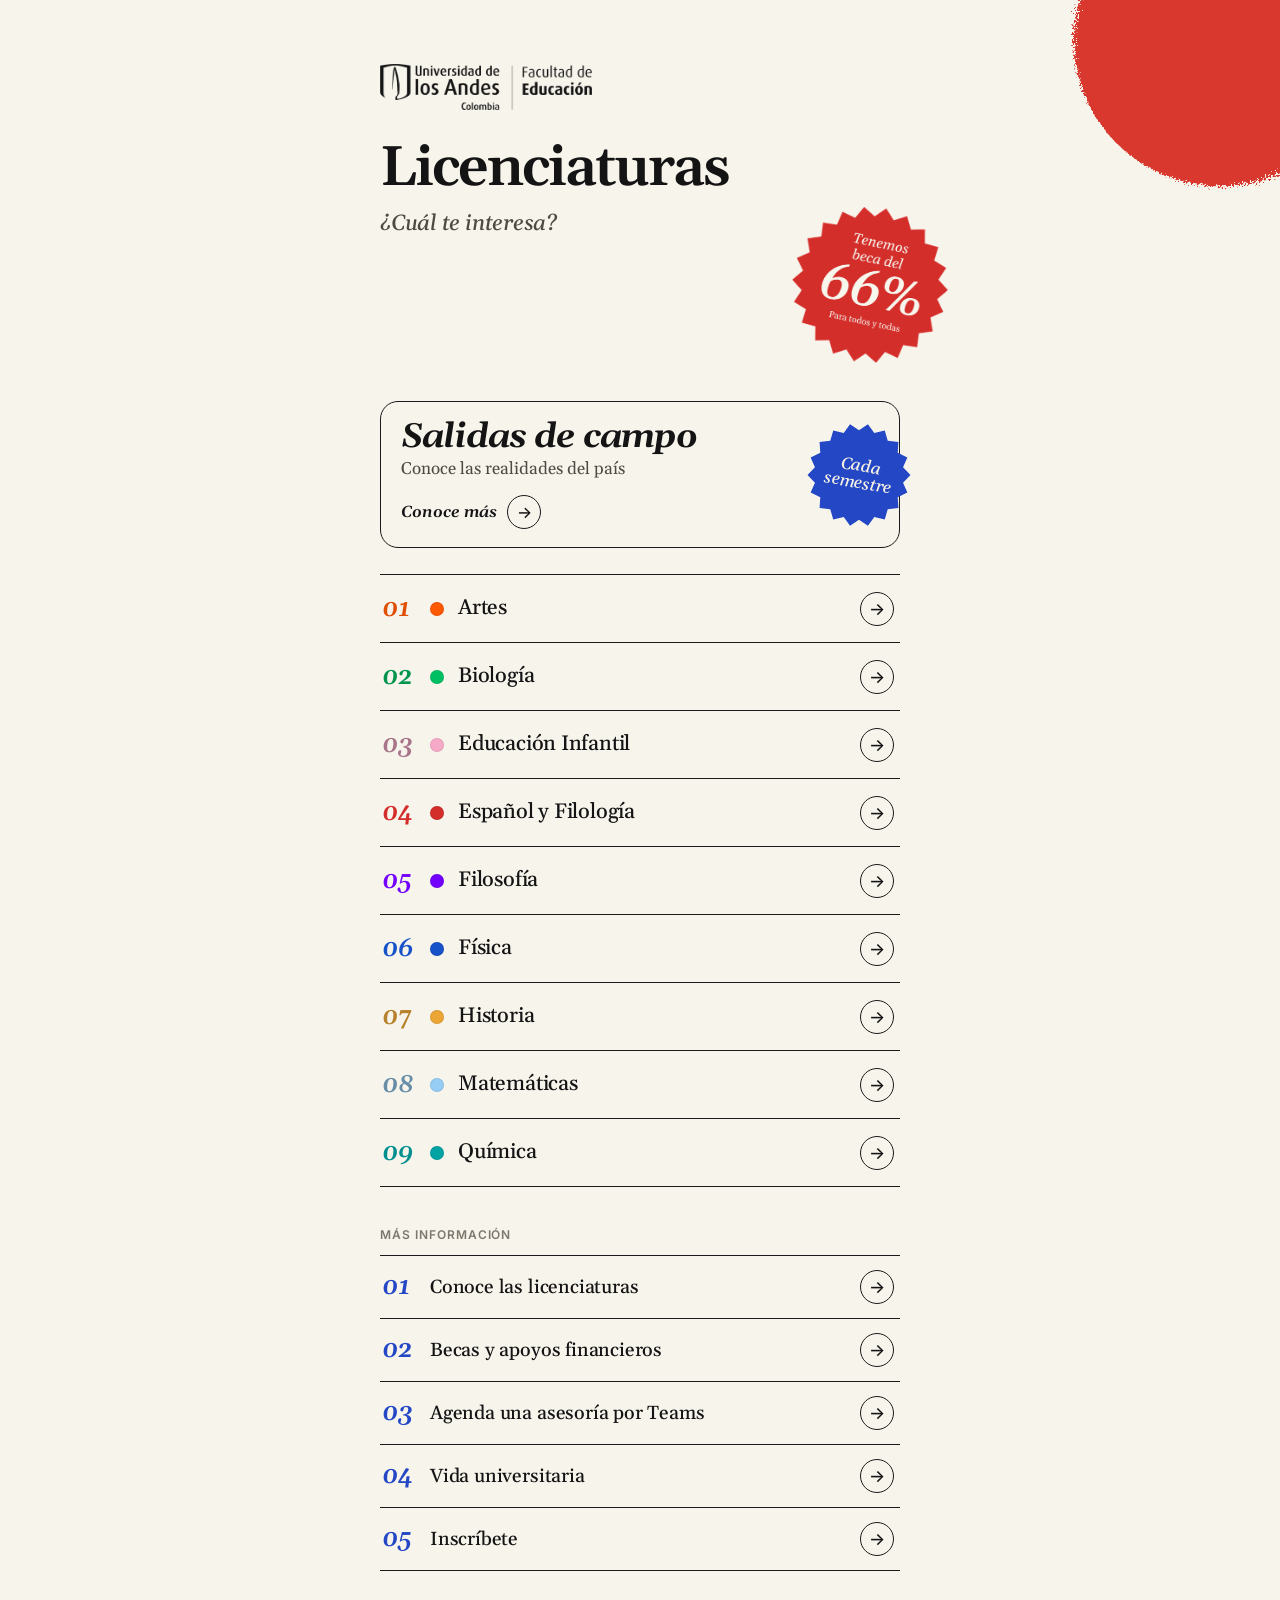
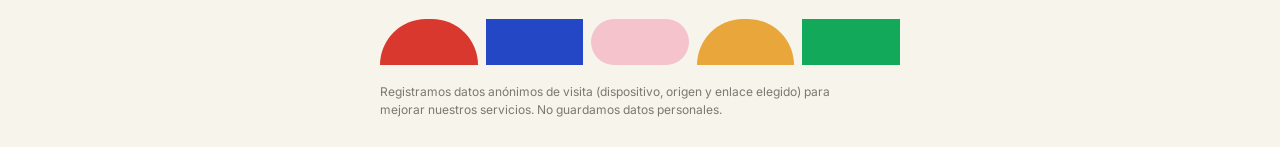
==== index.html @ b1f02742 "«Cada semestre» como estampilla inclinada en el bloque de Salidas de campo Co-Authored-By: Claude Op" ====
<!doctype html>
<html lang="es">
<head>
  <meta charset="utf-8">
  <meta name="viewport" content="width=device-width, initial-scale=1">
  <meta name="robots" content="noindex">
  <title>Enlaces</title>
  <meta name="color-scheme" content="light only">
  <meta name="theme-color" content="#f7f4ec">
  <link rel="preconnect" href="https://fonts.googleapis.com">
  <link rel="preconnect" href="https://fonts.gstatic.com" crossorigin>
  <link rel="stylesheet" href="https://fonts.googleapis.com/css2?family=Gelasio:ital,wght@0,400..700;1,400..700&family=Inter:wght@400;500;600&display=swap">
  <link rel="stylesheet" href="assets/hub.css?v=20261026d">
  <script src="config.js?v=20261021a"></script>
  <script>
    // ?preview=1 → vista previa dentro del editor: no registra visitas ni abre enlaces
    window.QRHUB_PREVIEW = /[?&]preview=1\b/.test(location.search);
  </script>
</head>
<body>
  <div class="blob-wrap" aria-hidden="true">
  <svg class="blob" viewBox="0 0 200 200">
    <defs>
      <filter id="crayon"><feTurbulence type="fractalNoise" baseFrequency=".9" numOctaves="2"/><feDisplacementMap in="SourceGraphic" scale="9"/></filter>
    </defs>
    <circle cx="100" cy="100" r="86" filter="url(#crayon)"/>
  </svg>
  </div>
  <main class="hub">
    <header class="hub-head">
      <img class="brand" src="assets/logo-uniandes-educacion.png" width="1000" height="217" alt="Universidad de los Andes · Facultad de Educación">
      <div class="avatar" id="avatar" aria-hidden="true"></div>
      <p class="eyebrow" id="eyebrow"></p>
      <h1 id="title"></h1>
      <a class="seal" id="seal" target="_blank" rel="noopener" hidden>
        <img class="seal-img" id="sealImg" alt="" hidden>
        <svg viewBox="0 0 200 200" aria-hidden="true"><polygon id="sealShape"/></svg>
        <span class="seal-text">
          <span class="seal-l1" id="sealL1"></span>
          <span class="seal-big" id="sealBig"></span>
          <span class="seal-l2" id="sealL2"></span>
        </span>
      </a>
      <p class="subtitle" id="subtitle"></p>
    </header>

    <!-- bloque destacado: salidas de campo -->
    <a class="feature" id="feature" hidden>
      <!-- estampilla, en la línea del sello del 66% -->
      <span class="feature-stamp" id="featStamp" aria-hidden="true">
        <svg viewBox="0 0 200 200"><polygon id="stampShape"/></svg>
        <span id="featEyebrow"></span>
      </span>
      <span class="feature-text">
        <span class="feature-title" id="featTitle"></span>
        <span class="feature-sub" id="featText"></span>
        <span class="feature-more">Conoce más <span class="feature-arrow" aria-hidden="true">→</span></span>
      </span>
    </a>

    <nav class="links" id="links" aria-label="Enlaces"></nav>

    <section class="more" id="more" hidden>
      <p class="eyebrow">Más información</p>
      <nav class="links" id="moreLinks" aria-label="Más información"></nav>
    </section>

    <p class="redirect" id="redirect" hidden></p>
    <p class="facts" id="facts" hidden></p>

    <footer class="hub-foot">
      <div class="shapes" aria-hidden="true"><i class="s1"></i><i class="s2"></i><i class="s3"></i><i class="s4"></i><i class="s5"></i></div>
      <p id="privacy"></p>
    </footer>
  </main>

  <!-- visor para abrir el pensum dentro de la misma página -->
  <div class="viewer" id="viewer" role="dialog" aria-modal="true" aria-labelledby="viewerTitle" hidden>
    <div class="viewer-bar">
      <div class="viewer-head">
        <p class="eyebrow" id="viewerEyebrow"></p>
        <h2 id="viewerTitle"></h2>
      </div>
      <a class="viewer-ext" id="viewerOpen" target="_blank" rel="noopener">Abrir ↗</a>
      <button class="viewer-close" id="viewerClose" type="button" aria-label="Cerrar">✕</button>
    </div>
    <iframe class="viewer-frame" id="viewerFrame" title="Pensum" allow="fullscreen" allowfullscreen></iframe>
  </div>

  <script src="assets/nodes.js?v=20261020f"></script>
  <script src="assets/tracker.js?v=20261020f"></script>
  <script>
    /* Respaldo fijo: si config.js se borra o queda con un error al editarlo,
       la página no queda en blanco y los QR impresos siguen llevando a algún lugar. */
    var FALLBACK = { title: "Facultad de Educación", label: "Ir al sitio de la Facultad", url: "https://educacion.uniandes.edu.co" };

    (function () {
      var nav = document.getElementById("links");
      var more = document.getElementById("more"), moreNav = document.getElementById("moreLinks");
      var N = window.QRNodes;
      var URL_OK = /^(https?:|mailto:|tel:)|^(?!\/)[\w.\/-]+\.html?(\?[^\s#]*)?(#[\w-]*)?$/i;

      function el(tag, cls, text) { var n = document.createElement(tag); if (cls) n.className = cls; if (text != null) n.textContent = text; return n; }

      function button(l, href) {
        var a = el("a", "link");
        a.href = href || l.url;
        // enlaces externos: pestaña nueva, para que el nodo siga abierto
        if (!href) { a.target = "_blank"; a.rel = "noopener"; }
        if (l.dot) { var d = el("span", "dot"); d.style.background = l.dot; d.setAttribute("aria-hidden", "true"); a.appendChild(d); }
        if (l.icon) { var i = el("span", "icon", l.icon); i.setAttribute("aria-hidden", "true"); a.appendChild(i); }
        a.appendChild(el("span", "label", l.label || l.url));
        var ar = el("span", "arrow", "→"); ar.setAttribute("aria-hidden", "true");
        a.appendChild(ar);
        if (l.ink) a.style.setProperty("--n", l.ink);
        return a;
      }

      function setColors(brand) {
        var root = document.documentElement.style;
        root.setProperty("--lic", brand);
        root.setProperty("--lic-ink", N ? N.ink(brand, 3) : brand);
      }

      // misma página con otra licenciatura, conservando ?src, ?to y la campaña
      function hrefFor(programId) {
        var q = new URLSearchParams(location.search);
        q.set("lic", programId);
        q.delete("preview");
        return location.pathname + "?" + q.toString();
      }

      function render(C, lic) {
        var broken = !C || !Array.isArray(C.links);
        if (broken) C = { title: FALLBACK.title, links: [] };
        var programs = C.programs || [];
        var program = N && lic ? N.program(C, lic) : null;
        var chooser = !broken && !program && programs.length > 0;

        setColors(program && program.color ? program.color : (C.accent || "#2347c5"));
        document.getElementById("privacy").textContent = C.privacyNote || "";

        var av = document.getElementById("avatar");
        av.textContent = "";
        av.hidden = !C.avatar;   // sin logo, el título lleva todo el peso, como en el afiche
        if (C.avatar) { var img = el("img"); img.src = C.avatar; img.alt = ""; av.appendChild(img); }

        var h1 = document.getElementById("title"), eb = document.getElementById("eyebrow"), sub = document.getElementById("subtitle");
        h1.textContent = "";
        if (program) {
          // como la portada del folleto: «Licenciatura» + «en Artes» en el color de la licenciatura
          h1.appendChild(document.createTextNode("Licenciatura "));
          h1.appendChild(el("em", null, "en " + program.name));
          eb.textContent = C.title || "";
          sub.textContent = program.tagline || C.subtitle || "";
          sub.classList.toggle("tagline", !!program.tagline);
          document.title = "Licenciatura en " + program.name;
        } else if (chooser) {
          h1.appendChild(document.createTextNode("Licenciaturas"));
          eb.textContent = C.title || "";
          sub.textContent = "¿Cuál te interesa?";
          document.title = C.title || "Licenciaturas";
        } else {
          h1.textContent = C.title || "";
          eb.textContent = "";
          sub.textContent = broken ? "" : (C.subtitle || "");
          document.title = C.title || "Enlaces";
        }
        eb.hidden = true;   // el logo de la Universidad y la Facultad ya lo dice
        if (!program) sub.classList.remove("tagline");
        renderSeal(C.badge);
        renderFeature(C.fieldTrips);

        var facts = document.getElementById("facts");
        var f = program ? [program.semesters && program.semesters + " semestres", program.credits && program.credits + " créditos", program.snies && "SNIES " + program.snies].filter(Boolean) : [];
        facts.textContent = f.join(" · ");
        facts.hidden = !f.length;

        nav.textContent = "";
        moreNav.textContent = "";
        var shown = 0;
        current = program;
        if (chooser) {
          programs.forEach(function (p) {
            var a = button({ label: p.name, dot: p.color, ink: N ? N.ink(p.color || "#2347c5", 3) : p.color }, hrefFor(p.id));
            a.addEventListener("click", function (e) {
              if (window.QRHUB_PREVIEW) { e.preventDefault(); render(C, p.id); }
            });
            nav.appendChild(a); shown++;
          });
          // debajo del selector: los enlaces que no dependen de la licenciatura (cita por Teams, becas…)
          addLinks(moreNav, linkList(C, null));
          more.hidden = !moreNav.children.length;
        } else {
          shown = addLinks(nav, linkList(C, program));
          more.hidden = true;
        }
        if (!shown) nav.appendChild(button(FALLBACK));
      }

      // ---------- salidas de campo (bloque destacado → salidas.html) ----------
      (function () {   // forma de la estampilla: roseta de 18 puntas suaves
        var pts = [], n = 18;
        for (var i = 0; i < n * 2; i++) {
          var r = i % 2 ? 86 : 99, ang = Math.PI * i / n - Math.PI / 2;
          pts.push((100 + r * Math.cos(ang)).toFixed(1) + "," + (100 + r * Math.sin(ang)).toFixed(1));
        }
        document.getElementById("stampShape").setAttribute("points", pts.join(" "));
      })();
      function renderFeature(f) {
        var a = document.getElementById("feature");
        var ok = !!(f && f.show !== false && f.title && URL_OK.test(f.url || ""));
        a.hidden = !ok;
        if (!ok) return;
        var q = new URLSearchParams(location.search), keep = new URLSearchParams();
        ["lic", "src", "utm_campaign"].forEach(function (k) { if (q.get(k)) keep.set(k, q.get(k)); });
        a.href = f.url + (keep.toString() ? (f.url.indexOf("?") < 0 ? "?" : "&") + keep.toString() : "");
        document.getElementById("featEyebrow").textContent = f.eyebrow || "";
        document.getElementById("featStamp").hidden = !f.eyebrow;
        a.classList.toggle("has-stamp", !!f.eyebrow);
        a.setAttribute("aria-label", [f.eyebrow, f.title, f.text].filter(Boolean).join(". "));
        document.getElementById("featTitle").textContent = f.title;
        document.getElementById("featText").textContent = f.text || "";

        a.onclick = function (e) {
          if (window.QRHUB_PREVIEW) { e.preventDefault(); return; }
          if (window.QRHub) QRHub.trackClick({ id: "salidas-campo", label: f.title, url: f.url });
        };
      }

      // ---------- sello de la beca (como el de los folletos) ----------
      (function () {
        // 24 picos marcados, como el sello de los folletos
        var pts = [], n = 24;
        for (var i = 0; i < n * 2; i++) {
          var r = i % 2 ? 82 : 99, a = Math.PI * i / n - Math.PI / 2 + 0.07;
          pts.push((100 + r * Math.cos(a)).toFixed(1) + "," + (100 + r * Math.sin(a)).toFixed(1));
        }
        document.getElementById("sealShape").setAttribute("points", pts.join(" "));
      })();
      function renderSeal(b) {
        var seal = document.getElementById("seal");
        var ok = b && b.show !== false && (b.big || b.line1) && URL_OK.test(b.url || "");
        seal.hidden = !ok;
        if (!ok) return;
        seal.href = b.url;
        // si hay imagen del sello (la del diseño), se usa tal cual; si no, se dibuja con texto
        var img = document.getElementById("sealImg");
        seal.classList.toggle("has-img", !!b.image);
        img.hidden = !b.image;
        if (b.image) img.src = b.image;
        document.getElementById("sealL1").textContent = b.line1 || "";
        document.getElementById("sealBig").textContent = b.big || "";
        document.getElementById("sealL2").textContent = b.line2 || "";
        seal.setAttribute("aria-label", b.label || [b.line1, b.big, b.line2].join(" "));
        seal.onclick = function (e) {
          if (window.QRHUB_PREVIEW) { e.preventDefault(); return; }
          if (window.QRHub) QRHub.trackClick({ id: "sello-beca", label: b.label || "Sello beca", url: b.url });
        };
      }

      function linkList(C, program) {
        return N ? N.linksFor(C, program) : C.links.filter(function (l) { return l && !l.hidden && URL_OK.test(l.url || ""); });
      }

      function addLinks(container, list) {
        list.forEach(function (l) {
          var a = button(l);
          // click izquierdo, medio (auxclick) y teclado registran la salida
          a.addEventListener("click", function (e) {
            if (window.QRHUB_PREVIEW) { e.preventDefault(); return; }
            if (window.QRHub) QRHub.trackClick(l);
            if (l.embed && !(e.metaKey || e.ctrlKey || e.shiftKey)) { e.preventDefault(); openViewer(l); }
          });
          a.addEventListener("auxclick", function (e) { if (e.button === 1 && window.QRHub && !window.QRHUB_PREVIEW) QRHub.trackClick(l); });
          container.appendChild(a);
        });
        return list.length;
      }

      // ---------- visor del pensum ----------
      var viewer = document.getElementById("viewer"), frame = document.getElementById("viewerFrame"), current = null;
      function openViewer(l) {
        document.getElementById("viewerEyebrow").textContent = current ? "Licenciatura en " + current.name : "";
        document.getElementById("viewerTitle").textContent = l.label || "";
        document.getElementById("viewerOpen").href = l.url;
        frame.title = l.label || "Contenido";
        if (frame.src !== l.url) frame.src = l.url;
        viewer.hidden = false;
        document.body.classList.add("viewer-open");
        document.getElementById("viewerClose").focus();
        // el botón «atrás» del celular cierra el visor en vez de salir de la página
        if (!history.state || !history.state.viewer) history.pushState({ viewer: 1 }, "");
      }
      function closeViewer(fromHistory) {
        if (viewer.hidden) return;
        viewer.hidden = true;
        document.body.classList.remove("viewer-open");
        if (!fromHistory && history.state && history.state.viewer) history.back();
      }
      document.getElementById("viewerClose").addEventListener("click", function () { closeViewer(false); });
      document.addEventListener("keydown", function (e) { if (e.key === "Escape") closeViewer(false); });
      window.addEventListener("popstate", function () { closeViewer(true); });

      var lic = new URLSearchParams(location.search).get("lic") || "";
      render(window.HUB_CONFIG, lic);

      if (window.QRHUB_PREVIEW) {
        // el editor envía el borrador (y la licenciatura a mostrar) para verlo en vivo
        window.addEventListener("message", function (e) {
          if (e.origin === location.origin && e.data && e.data.type === "qrhub-config") render(e.data.config, e.data.lic || "");
        });
        if (window.parent !== window) window.parent.postMessage({ type: "qrhub-preview-ready" }, location.origin);
        return;
      }

      if (window.QRHub) QRHub.start(function (direct) {
        if (direct.embed) { openViewer(direct); return; }   // QR directo al pensum: se abre dentro de la página
        nav.hidden = true;
        var r = document.getElementById("redirect");
        r.hidden = false;
        r.textContent = "Redirigiendo a " + (direct.label || "tu destino") + "…";
      });
    })();
  </script>
</body>
</html>
---- assets/hub.css ----
/* Página pública con el estilo de las piezas impresas de la Facultad:
   papel crema, serif itálica, reglas finas, números azules y una mancha roja de crayón.
   Solo modo claro, igual que el material impreso. */
:root {
  color-scheme: light;
  --accent: #2347c5;
  --lic: #2347c5;        /* color de la licenciatura (lo pone la página) */
  --lic-ink: #2347c5;    /* versión legible del mismo color sobre el papel */
  --paper: #f7f4ec;
  --ink: #141414;
  --ink-2: #4d4a43;
  --ink-3: #7d786d;
  --rule: #1a1a1a;
  --red: #d8382d;
  --blue: #2347c5;
  --green: #12a95a;
  --yellow: #e9a63a;
  --pink: #f4c3cb;
  --serif: "Gelasio", Georgia, "Times New Roman", serif;
  --sans: "Inter", system-ui, -apple-system, "Segoe UI", Roboto, sans-serif;
}

* { box-sizing: border-box; }
[hidden] { display: none !important; }
html, body { margin: 0; }
html { background: var(--paper); }
body {
  background: var(--paper);
  color: var(--ink);
  font: 16px/1.45 var(--sans);
  min-height: 100vh;
  overflow-x: hidden;
  -webkit-font-smoothing: antialiased;
}

/* mancha roja de crayón, como en los afiches */
.blob-wrap { position: absolute; top: 0; left: 0; right: 0; height: 280px; overflow: hidden; pointer-events: none; z-index: 0; }
.blob {
  position: absolute; top: -95px; right: -85px; width: 200px; height: 200px;
  fill: var(--red); pointer-events: none; z-index: 0;
}
@media (min-width: 700px) { .blob { width: 340px; height: 340px; top: -130px; right: -110px; } .hub { padding-top: 80px; } }

.hub {
  position: relative; z-index: 1;
  max-width: 560px;
  margin: 0 auto;
  padding: 64px 20px 28px;
  display: flex;
  flex-direction: column;
  min-height: 100vh;
}

/* ---------- encabezado ---------- */
.hub-head { margin-bottom: 32px; }
.avatar {
  width: 76px; height: 76px; margin-bottom: 22px;
  border-radius: 50%; overflow: hidden; background: #fff;
  box-shadow: 0 0 0 1px rgba(20, 20, 20, .08);
}
.avatar img { width: 100%; height: 100%; object-fit: cover; display: block; }
.eyebrow {
  margin: 0 0 10px; font: 600 12px/1.3 var(--sans); letter-spacing: .08em; text-transform: uppercase; color: var(--ink-3);
}
.hub-head h1 em { display: block; font-style: italic; color: var(--lic-ink); }
.hub-head h1 {
  font-family: var(--serif); font-weight: 600;
  font-size: clamp(38px, 11vw, 56px); line-height: .98; letter-spacing: -.035em;
  margin: 0 0 14px; text-wrap: balance;
}
.hub-head .subtitle {
  margin: 0; font-family: var(--serif); font-style: italic; font-weight: 500;
  font-size: 22px; line-height: 1.2; color: var(--ink-2); letter-spacing: -.01em;
}

/* ---------- lista de enlaces (como el listado numerado del afiche) ---------- */
.links { display: flex; flex-direction: column; border-top: 1.5px solid var(--rule); counter-reset: n; }
.link {
  position: relative;
  display: flex; align-items: center; gap: 14px;
  min-height: 68px; padding: 14px 6px 14px 2px;
  border-bottom: 1.5px solid var(--rule);
  color: var(--ink); text-decoration: none;
  font-family: var(--serif); font-size: 21px; font-weight: 500; line-height: 1.2; letter-spacing: -.01em;
  transition: background-color .15s ease, padding .15s ease;
  -webkit-tap-highlight-color: transparent;
}
.link::before {
  counter-increment: n; content: counter(n, decimal-leading-zero);
  font-family: var(--serif); font-style: italic; font-weight: 600; font-size: 24px;
  color: var(--n, var(--lic-ink)); min-width: 34px;
}
.link .icon { font-size: 20px; line-height: 1; }
.link .label { flex: 1; min-width: 0; }
.link .arrow {
  flex: none; width: 34px; height: 34px; border-radius: 50%; display: grid; place-items: center;
  font-family: var(--sans); font-size: 17px; color: var(--ink);
  border: 1.5px solid var(--rule); transition: background-color .15s ease, color .15s ease, transform .15s ease;
}
.link:hover, .link:focus-visible { background: color-mix(in srgb, var(--lic) 16%, transparent); padding-left: 10px; outline: none; }
.link:hover .arrow, .link:focus-visible .arrow { background: var(--n, var(--lic-ink)); border-color: var(--n, var(--lic-ink)); color: #fff; transform: translateX(2px); }
.link:focus-visible { box-shadow: inset 0 0 0 2px var(--lic-ink); }
.link:active { background: color-mix(in srgb, var(--lic) 28%, transparent); }
.link .dot { width: 14px; height: 14px; border-radius: 50%; flex: none; box-shadow: inset 0 0 0 1px rgba(0, 0, 0, .08); }
.facts { margin: 16px 0 0; font: italic 600 17px var(--serif); color: var(--lic-ink); letter-spacing: -.005em; }

.redirect {
  font-family: var(--serif); font-style: italic; font-size: 22px; color: var(--ink-2);
  border-top: 1.5px solid var(--rule); border-bottom: 1.5px solid var(--rule); padding: 20px 2px; margin: 0;
}

/* ---------- formas de color (las ilustraciones del folleto) ---------- */
.shapes { display: flex; gap: 8px; margin: 0 0 18px; height: 46px; }
.shapes i { flex: 1; display: block; }
.shapes .s1 { background: var(--red); border-radius: 999px 999px 0 0; }
.shapes .s2 { background: var(--blue); }
.shapes .s3 { background: var(--pink); border-radius: 999px; }
.shapes .s4 { background: var(--yellow); border-radius: 999px 999px 0 0; }
.shapes .s5 { background: var(--green); border-radius: 0 0 0 0; }

.hub-foot { margin-top: auto; padding-top: 48px; }
.hub-foot p { font-size: 12px; line-height: 1.5; color: var(--ink-3); margin: 0; max-width: 460px; }

/* ---------- más información (página principal) ---------- */
.more { margin-top: 40px; }
.more .eyebrow { margin-bottom: 12px; }
.more .link { min-height: 58px; font-size: 19px; }

/* ---------- visor del pensum dentro de la página ---------- */
body.viewer-open { overflow: hidden; }
.viewer {
  position: fixed; inset: 0; z-index: 50;
  display: flex; flex-direction: column;
  background: var(--paper);
  animation: viewer-in .22s ease-out;
}
@keyframes viewer-in { from { transform: translateY(24px); opacity: 0; } to { transform: none; opacity: 1; } }
.viewer-bar {
  display: flex; align-items: center; gap: 12px;
  padding: max(12px, env(safe-area-inset-top)) 16px 12px;
  border-bottom: 1.5px solid var(--rule);
}
.viewer-head { flex: 1; min-width: 0; }
.viewer-head .eyebrow { margin: 0 0 2px; color: var(--lic-ink); }
.viewer-head h2 {
  margin: 0; font-family: var(--serif); font-style: italic; font-weight: 600; font-size: 22px; letter-spacing: -.01em;
  white-space: nowrap; overflow: hidden; text-overflow: ellipsis;
}
.viewer-ext { font-size: 13px; font-weight: 600; color: var(--ink-2); text-decoration: none; white-space: nowrap; }
.viewer-ext:hover { color: var(--lic-ink); }
.viewer-close {
  flex: none; width: 40px; height: 40px; border-radius: 50%; cursor: pointer;
  border: 1.5px solid var(--rule); background: var(--paper); color: var(--ink); font-size: 16px;
}
.viewer-close:hover, .viewer-close:focus-visible { background: var(--lic-ink); border-color: var(--lic-ink); color: #fff; outline: none; }
.viewer-frame { flex: 1; width: 100%; border: 0; background: #fff; }
@media (min-width: 900px) {
  .viewer { inset: 24px; border-radius: 18px; overflow: hidden; box-shadow: 0 30px 80px rgba(0,0,0,.25), 0 0 0 100vmax rgba(20,20,20,.45); }
}

/* ---------- texto oficial de la licenciatura ---------- */
.hub-head .subtitle.tagline {
  font-style: normal; font-weight: 400; font-size: 18px; line-height: 1.45; letter-spacing: 0; color: var(--ink-2);
  max-width: 480px; text-wrap: pretty;
}

/* ---------- sello de la beca (como el de los folletos) ---------- */
/* flota a la derecha del texto de la licenciatura; el texto lo rodea */
.hub-head::after { content: ""; display: table; clear: both; }
.seal {
  float: right; shape-outside: circle(50%); shape-margin: 6px;
  position: relative; width: 128px; height: 128px; margin: -4px -8px 6px 10px;
  display: grid; place-items: center; text-decoration: none; color: #f6f1e3;
  transition: transform .2s ease;
  -webkit-tap-highlight-color: transparent;
}
@media (min-width: 700px) { .seal { width: 148px; height: 148px; margin-right: -48px; } }
.seal svg { position: absolute; inset: 0; width: 100%; height: 100%; fill: #d3302a; }
.seal:hover, .seal:focus-visible { transform: scale(1.05); outline: none; }
.seal:focus-visible svg { stroke: var(--ink); stroke-width: 4; }
/* como el sello enviado: texto inclinado 30° hacia la derecha */
.seal-text {
  position: relative; display: flex; flex-direction: column; align-items: center; text-align: center; line-height: 1;
  transform: rotate(30deg) translate(1px, 1px);
}
.seal-l1 { font: italic 400 15px/1.02 var(--serif); max-width: 74px; }
.seal-big { font: italic 400 46px/.92 var(--serif); letter-spacing: -.04em; margin: 2px 0 4px; }
.seal-l2 { font: italic 400 8.5px var(--serif); white-space: nowrap; }
@media (min-width: 700px) { .seal-l1 { font-size: 17px; max-width: 86px; } .seal-big { font-size: 54px; } .seal-l2 { font-size: 10px; } }

/* ---------- logo de la Universidad y la Facultad ---------- */
/* align-self: el logo nunca se estira dentro de columnas flexibles; object-fit conserva su proporción */
.brand { display: block; align-self: flex-start; flex: none; width: auto; height: 40px; max-width: 70%; object-fit: contain; object-position: left center; margin: 0 0 26px; }
@media (min-width: 700px) { .brand { height: 46px; margin-bottom: 32px; } }

/* ---------- sello con la imagen del diseño ---------- */
.seal.has-img svg, .seal.has-img .seal-text { display: none; }
.seal-img { position: absolute; inset: 0; width: 100%; height: 100%; object-fit: contain; }   /* tal cual el diseño enviado, con su inclinación original */
.seal.has-img { width: 136px; height: 136px; }
@media (min-width: 700px) { .seal.has-img { width: 156px; height: 156px; } }

/* ---------- bloque destacado: salidas de campo ---------- */
/* sobre el papel, con borde negro fino como los botones del sitio; destaca por el título */
.feature {
  position: relative; display: block; margin: 0 0 26px; padding: 18px 20px 18px;
  background: var(--paper); color: var(--ink); text-decoration: none;
  border: 1.5px solid var(--rule); border-radius: 18px;
  transition: transform .16s ease, background-color .16s ease;
  -webkit-tap-highlight-color: transparent;
}
.feature:hover, .feature:focus-visible { transform: translateY(-2px); background: #fffdf8; outline: none; }
.feature:focus-visible { box-shadow: 0 0 0 3px var(--lic-ink); }
.feature-text { display: flex; flex-direction: column; gap: 3px; }
/* «Cada semestre» como estampilla inclinada, pegada al borde derecho (como el sello del 66%) */
.feature.has-stamp { padding-right: 104px; }
.feature-stamp {
  position: absolute; top: 50%; right: -12px; width: 104px; height: 104px; margin-top: -52px;
  display: grid; place-items: center; transform: rotate(10deg); transition: transform .2s ease;
}
.feature-stamp svg { position: absolute; inset: 0; width: 100%; height: 100%; fill: #2347c5; }
.feature-stamp span {
  position: relative; max-width: 70px; text-align: center; color: #f6f1e3;
  font: italic 500 17px/1.02 var(--serif); letter-spacing: -.01em;
}
.feature:hover .feature-stamp, .feature:focus-visible .feature-stamp { transform: rotate(2deg) scale(1.05); }
.feature-title { font: italic 700 30px/1.02 var(--serif); letter-spacing: -.025em; }
.feature-sub { font: 400 17px/1.35 var(--serif); color: var(--ink-2); }
.feature-more { display: inline-flex; align-items: center; gap: 10px; margin-top: 12px; font: italic 600 16px var(--serif); }
.feature-arrow {
  flex: none; width: 34px; height: 34px; border-radius: 50%; display: grid; place-items: center;
  border: 1.5px solid var(--rule); font: 500 16px var(--sans); font-style: normal;
  transition: background-color .15s ease, color .15s ease, border-color .15s ease, transform .15s ease;
}
.feature:hover .feature-arrow, .feature:focus-visible .feature-arrow {
  background: var(--lic-ink); border-color: var(--lic-ink); color: #fff; transform: translateX(2px);
}
@media (min-width: 700px) { .feature-title { font-size: 34px; } }
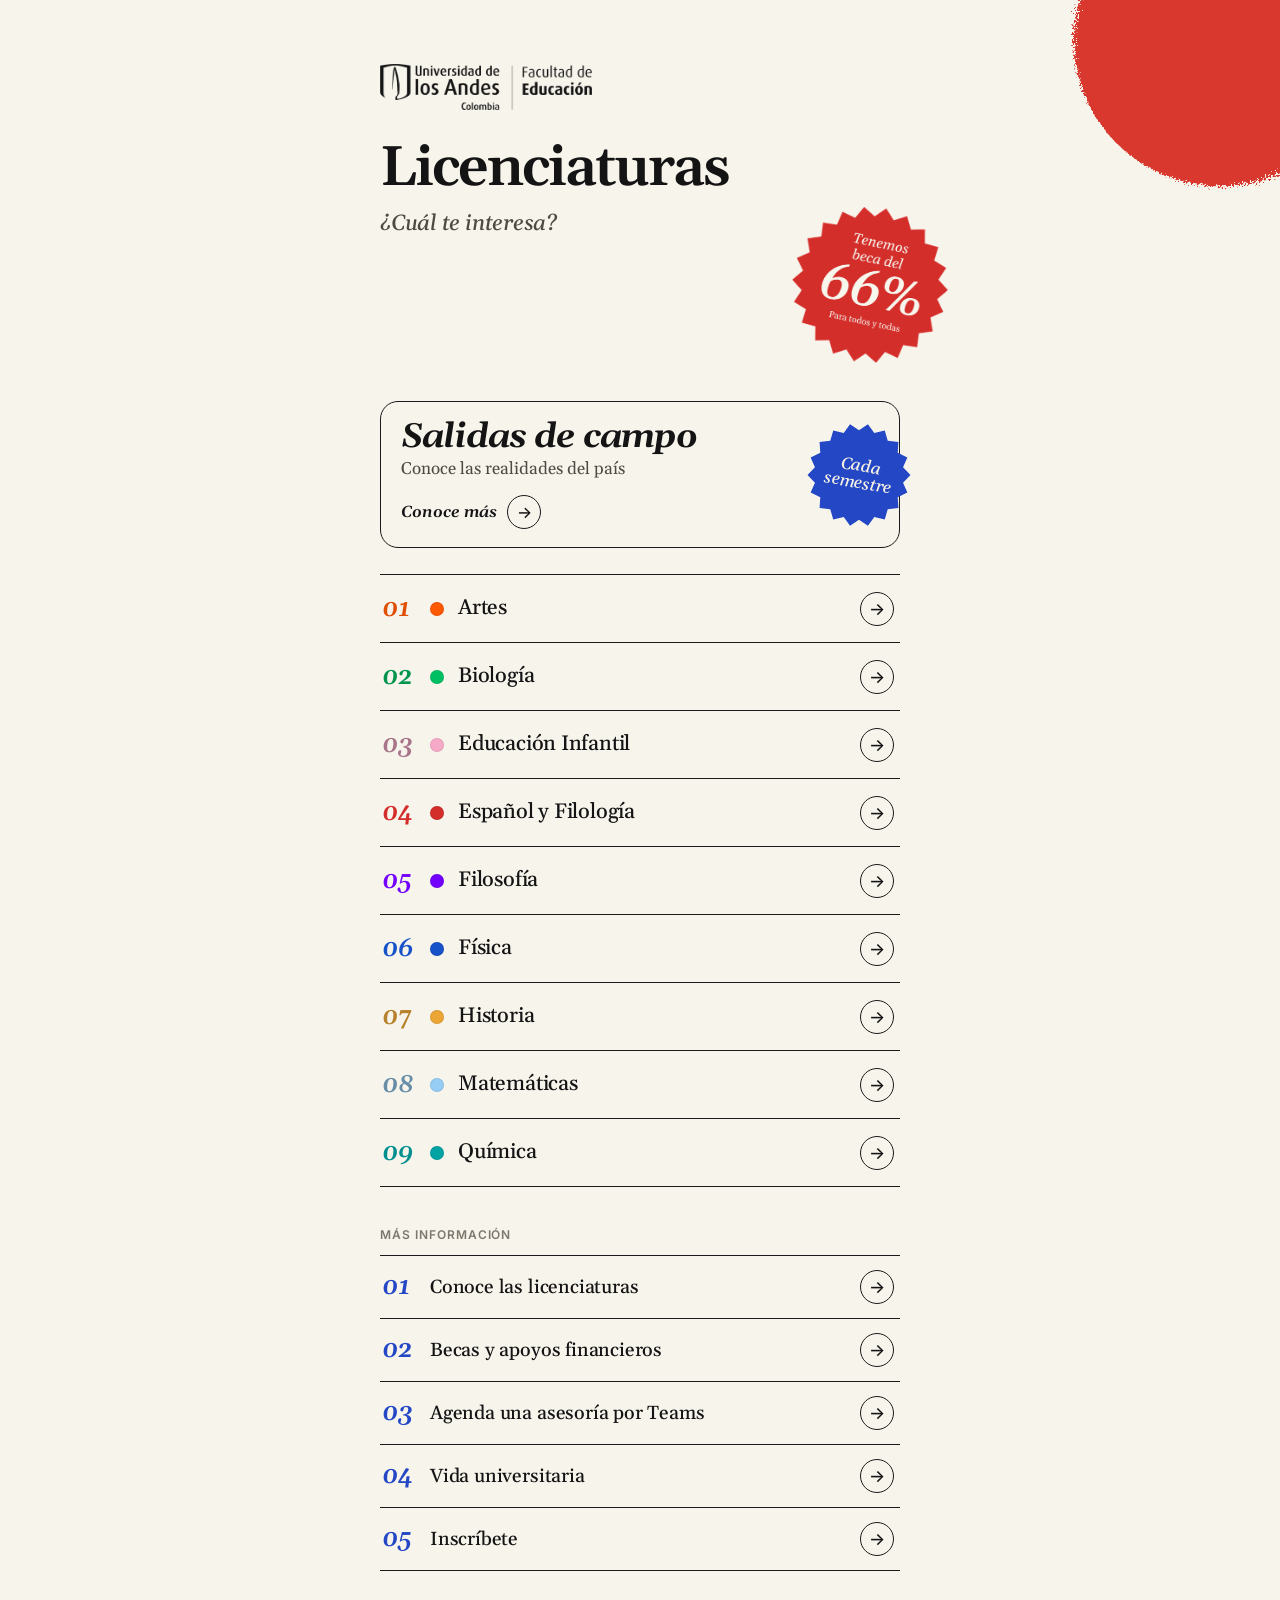
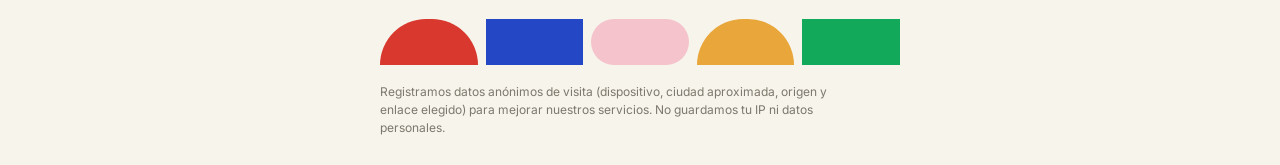
==== commit 50672642: "Activa la ubicación aproximada (ciudad y país) de las visitas - config: geo activo y aviso de privac" ====
--- a/index.html
+++ b/index.html
@@ -10,8 +10,8 @@
   <link rel="preconnect" href="https://fonts.googleapis.com">
   <link rel="preconnect" href="https://fonts.gstatic.com" crossorigin>
   <link rel="stylesheet" href="https://fonts.googleapis.com/css2?family=Gelasio:ital,wght@0,400..700;1,400..700&family=Inter:wght@400;500;600&display=swap">
-  <link rel="stylesheet" href="assets/hub.css?v=20261026d">
-  <script src="config.js?v=20261021a"></script>
+  <link rel="stylesheet" href="assets/hub.css?v=20261029a">
+  <script src="config.js?v=20261029w"></script>
   <script>
     // ?preview=1 → vista previa dentro del editor: no registra visitas ni abre enlaces
     window.QRHUB_PREVIEW = /[?&]preview=1\b/.test(location.search);
@@ -27,6 +27,7 @@
   </svg>
   </div>
   <main class="hub">
+    <a class="all-lic all-lic-top" id="allTop" hidden><span aria-hidden="true">←</span> Todas las licenciaturas</a>
     <header class="hub-head">
       <img class="brand" src="assets/logo-uniandes-educacion.png" width="1000" height="217" alt="Universidad de los Andes · Facultad de Educación">
       <div class="avatar" id="avatar" aria-hidden="true"></div>
@@ -68,6 +69,8 @@
     <p class="redirect" id="redirect" hidden></p>
     <p class="facts" id="facts" hidden></p>
 
+    <a class="all-lic all-lic-bottom" id="allBottom" hidden>Ver todas las licenciaturas <span aria-hidden="true">→</span></a>
+
     <footer class="hub-foot">
       <div class="shapes" aria-hidden="true"><i class="s1"></i><i class="s2"></i><i class="s3"></i><i class="s4"></i><i class="s5"></i></div>
       <p id="privacy"></p>
@@ -87,8 +90,8 @@
     <iframe class="viewer-frame" id="viewerFrame" title="Pensum" allow="fullscreen" allowfullscreen></iframe>
   </div>
 
-  <script src="assets/nodes.js?v=20261020f"></script>
-  <script src="assets/tracker.js?v=20261020f"></script>
+  <script src="assets/nodes.js?v=20261029a"></script>
+  <script src="assets/tracker.js?v=20261029o"></script>
   <script>
     /* Respaldo fijo: si config.js se borra o queda con un error al editarlo,
        la página no queda en blanco y los QR impresos siguen llevando a algún lugar. */
@@ -120,6 +123,24 @@
         var root = document.documentElement.style;
         root.setProperty("--lic", brand);
         root.setProperty("--lic-ink", N ? N.ink(brand, 3) : brand);
+      }
+
+      // lista de todas las licenciaturas (la página principal), conservando el origen del QR
+      function hrefAll() {
+        var q = new URLSearchParams(location.search), keep = new URLSearchParams();
+        ["src", "utm_campaign"].forEach(function (k) { if (q.get(k)) keep.set(k, q.get(k)); });
+        return location.pathname + (keep.toString() ? "?" + keep.toString() : "");
+      }
+      function renderAllButtons(show) {
+        ["allTop", "allBottom"].forEach(function (id) {
+          var a = document.getElementById(id);
+          a.hidden = !show;
+          a.href = hrefAll();
+          a.onclick = function (e) {
+            if (window.QRHUB_PREVIEW) { e.preventDefault(); return; }
+            if (window.QRHub) QRHub.trackClick({ id: "todas-licenciaturas", label: "Todas las licenciaturas", url: a.href });
+          };
+        });
       }
 
       // misma página con otra licenciatura, conservando ?src, ?to y la campaña
@@ -170,6 +191,7 @@
         if (!program) sub.classList.remove("tagline");
         renderSeal(C.badge);
         renderFeature(C.fieldTrips);
+        renderAllButtons(!!program && programs.length > 1);
 
         var facts = document.getElementById("facts");
         var f = program ? [program.semesters && program.semesters + " semestres", program.credits && program.credits + " créditos", program.snies && "SNIES " + program.snies].filter(Boolean) : [];
@@ -184,7 +206,8 @@
           programs.forEach(function (p) {
             var a = button({ label: p.name, dot: p.color, ink: N ? N.ink(p.color || "#2347c5", 3) : p.color }, hrefFor(p.id));
             a.addEventListener("click", function (e) {
-              if (window.QRHUB_PREVIEW) { e.preventDefault(); render(C, p.id); }
+              if (window.QRHUB_PREVIEW) { e.preventDefault(); render(C, p.id); return; }
+              if (window.QRHub) QRHub.track("elige-licenciatura", p.id);
             });
             nav.appendChild(a); shown++;
           });
@@ -280,7 +303,9 @@
 
       // ---------- visor del pensum ----------
       var viewer = document.getElementById("viewer"), frame = document.getElementById("viewerFrame"), current = null;
+      var viewerSince = 0, viewerLabel = "";
       function openViewer(l) {
+        viewerSince = Date.now(); viewerLabel = l.id || "";
         document.getElementById("viewerEyebrow").textContent = current ? "Licenciatura en " + current.name : "";
         document.getElementById("viewerTitle").textContent = l.label || "";
         document.getElementById("viewerOpen").href = l.url;
@@ -296,6 +321,9 @@
         if (viewer.hidden) return;
         viewer.hidden = true;
         document.body.classList.remove("viewer-open");
+        // cuánto tiempo estuvo dentro del visor (p. ej. el pensum)
+        if (window.QRHub && viewerSince) QRHub.track("cierra-visor", viewerLabel + "|" + Math.round((Date.now() - viewerSince) / 1000));
+        viewerSince = 0;
         if (!fromHistory && history.state && history.state.viewer) history.back();
       }
       document.getElementById("viewerClose").addEventListener("click", function () { closeViewer(false); });
--- a/assets/hub.css
+++ b/assets/hub.css
@@ -235,3 +235,13 @@
   background: var(--lic-ink); border-color: var(--lic-ink); color: #fff; transform: translateX(2px);
 }
 @media (min-width: 700px) { .feature-title { font-size: 34px; } }
+
+/* ---------- botón a la lista de todas las licenciaturas ---------- */
+.all-lic {
+  display: inline-flex; align-items: center; gap: 8px; text-decoration: none; color: var(--ink);
+  border: 1.5px solid var(--rule); border-radius: 999px; font: 600 14px var(--sans);
+  transition: background-color .15s ease, color .15s ease;
+}
+.all-lic:hover, .all-lic:focus-visible { background: var(--ink); color: var(--paper); outline: none; }
+.all-lic-top { align-self: flex-start; margin: -24px 0 24px; padding: 8px 16px 8px 13px; background: var(--paper); position: relative; z-index: 2; }
+.all-lic-bottom { justify-content: center; margin-top: 26px; padding: 13px 18px; }
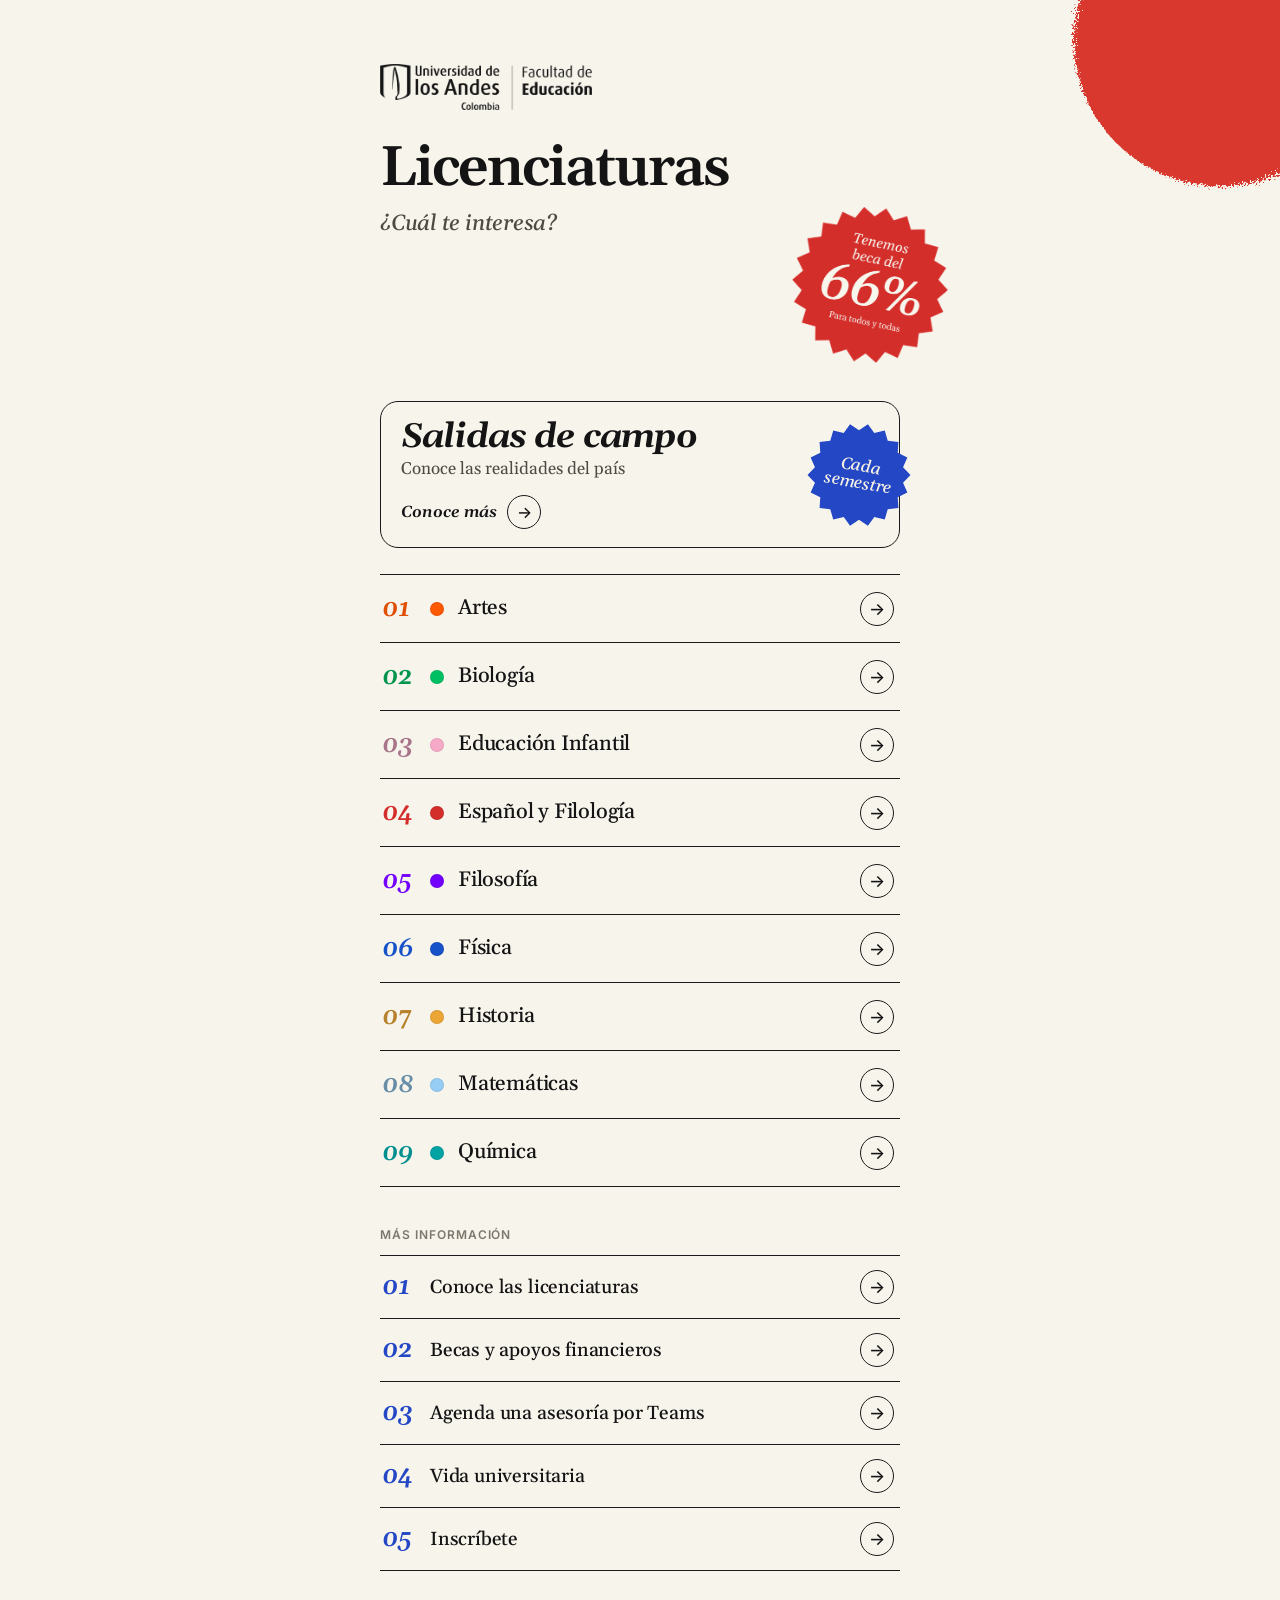
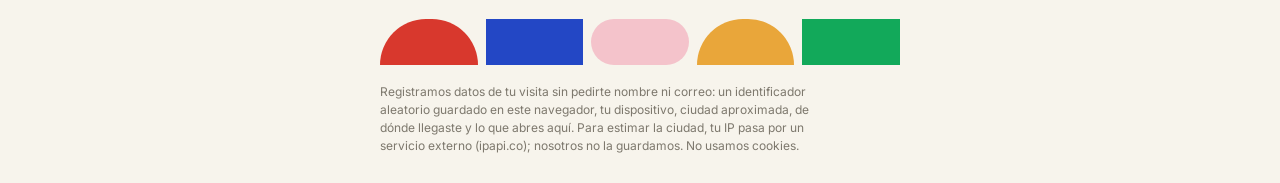
==== commit 51d24149: "Aviso de privacidad: describe el identificador, la ubicación e ipapi.co Co-Authored-By: Claude Opus " ====
--- a/index.html
+++ b/index.html
@@ -11,7 +11,7 @@
   <link rel="preconnect" href="https://fonts.gstatic.com" crossorigin>
   <link rel="stylesheet" href="https://fonts.googleapis.com/css2?family=Gelasio:ital,wght@0,400..700;1,400..700&family=Inter:wght@400;500;600&display=swap">
   <link rel="stylesheet" href="assets/hub.css?v=20261029a">
-  <script src="config.js?v=20261029w"></script>
+  <script src="config.js?v=20261104a"></script>
   <script>
     // ?preview=1 → vista previa dentro del editor: no registra visitas ni abre enlaces
     window.QRHUB_PREVIEW = /[?&]preview=1\b/.test(location.search);
